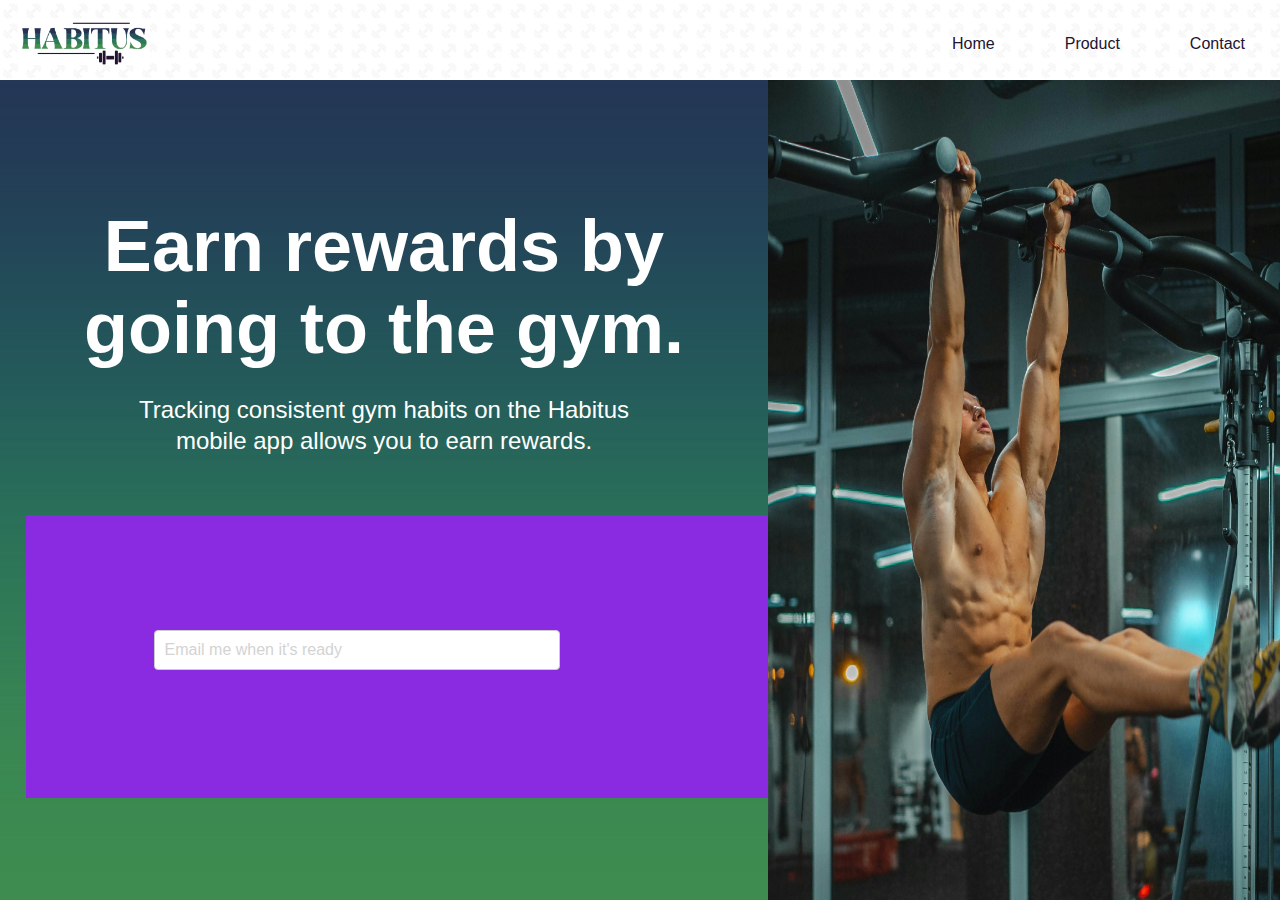
==== index.html @ e99b46c6 "responsive" ====
<!DOCTYPE html>
<html class="home">
  <head>
    <meta charset="utf-8">
    <meta name="viewport" content="width=device-width, initial-scale=1.0">
    <title>Habitus</title>
    <link href="style.css" rel="stylesheet" type="text/css" />
  </head>

  <body>
    <div class="nav-container">
      <img src = "longerDumbellWebsiteHeader.png" class="positionHeader">

      <div class="nav">
        <ul>
          <li><a href="contact.html">Contact</a></li>
          <li><a href="product.html">Product</a></li>
          <li><a href="index.html">Home</a></li>
        </ul>
      </div>

      <div class="navBar">
        <a href="index.html">
          <img src = "Primary Logo Simplified.png" class="positionLogo">
        </a>
      </div>

    </div>

    <div class="gymImage-container">
      <img src="gymPicture.jpg" class="positionGymImage">
    </div> 

    <div class="title-container">
      <h1 class="title1">Earn rewards by going to the gym.</h1>
      <h2 class="title2">Tracking consistent gym habits on the Habitus mobile app allows you to earn rewards.</h2>
    </div>
    
    
    <form id="submissionForm" class="input-container visualise">
      <input type="email" id="email" name="email" placeholder="Email me when it's ready" required>
      <!-- <button type="submit" class="submit-button email-submit-margin">Submit</button> -->
    </form>

    <script src="script.js"></script>
  </body>
</html>
---- style.css ----
html {
  height: 100%;
  width: 100%;
  margin: 0;
  padding: 0;
}

.home body{
  font-family: Arial;
  height: 100%;
  width: 100%;
  margin: 0;
  padding: 0;
  background-image: url('gymPictureCropped.jpg');
  background-size: 115% 100%;
  background-repeat: no-repeat;
  overflow: hidden;
  position: static;
}

body{
  font-family: Arial;
  height: 100%;
  width: 100%;
  margin: 0;
  padding: 0;
  background-image: url('greenBlurredBackground.png');
  background-size: 115% 100%;
  background-repeat: no-repeat;
  overflow: hidden;
  position: static;
}

a {
  text-decoration: none;
  color: #221330;
  font-family: 'Inter',  Arial, Helvetica, sans-serif;
}

.positionHeader {
  top: 0;
  left: 0;
  position: relative;
  height: 100%;
  width: 1920px;
}

.nav-container {
  top: 0;
  left: 0;
  width: 100%;
  overflow: hidden;
  height: 65px;
  position: relative;
}

.positionLogo {
  top: 0;
  left: 0;
  width: 81.3px;
  margin: 15px;
  margin-top: 23px;
  margin-bottom: 17px;
  position: absolute;
}

.gymImage-container {
  float: right;
  overflow: hidden;
}

.positionGymImage {
  margin-top: 65px;
  height: 0%;
  width: 0%;
  overflow: hidden;
}

.nav {
  position: absolute;
  top: 0;
  right: 0;
}

.nav ul {
  margin: 0;
  padding: 0;
  overflow: hidden;
  list-style-type: none;
}

.nav li {
  display: inline;
  float: right;
  padding: 16.6px;
  padding-top: 26px;
  padding-bottom: 29px;
  font-size: 80%;
}

.title-container {
  width: 100%;
  height: 50%;
}

.title1 {
  font-size: 350%;
  color: #ffffff;
  text-align: center;
  padding-top: 8%;
  padding-right: 5%;
  padding-left: 5%;
}

.title2 {
  color: #ffffff;
  font-weight: 450;
  text-align: center;
  margin-top: -4%;
  padding-right: 5%;
  padding-left: 5%;
  line-height: 130%;
  margin-bottom: -10%;
}

.input-container {
  top: 0;
  padding: 0;
  margin-top: 10%;
  width: 100%;
}

.productMargin {
  padding-top: 8%;
}

.title3 {
  font-size: 250%;
  color: #ffffff;
  text-align:center;
  padding-left: 4%;
  padding-right: 4%;
  font-weight: 350;
  margin-top: 10%;
}

.title4 {
  color: #ffffff;
  font-size: 120%;
  font-weight: 250;
  padding-right: 9%; 
  padding-left: 9%;
  line-height: 150%;
  text-align: left;
}

@media only screen and (min-width: 960px) {
  .gymImage-container {
    height: 100%;
    width: 40%;
    float: right;
    overflow: hidden;
    margin-top: -80px;
  }
  .positionGymImage {
    height: 100%;
    width: 100%;
    overflow: hidden;
    margin-top: 80px;
  }

  body, .home body{
    font-family: Arial;
    height: 100%;
    width: 100%;
    margin: 0;
    padding: 0;
    background-image: url('greenBlurredBackground.png');
    background-size: 100% 100%;
    background-repeat: no-repeat;
  }
  .title-container {
    top: 0;
    width: 60%;
    height: 60%;
  }
  .input-container {
    top: 0;
    padding: 0;
    margin-top: -12%;
    margin-left: 2%;
    width: 100%;
  }
  .title1 {
    font-size: 450%;
    width: 80%;
    color: #ffffff;
    text-align: center;
    padding-top: 10%;
    padding-right: 10%;
    padding-left: 10%;
  }
  .title2 {
    color: #ffffff;
    font-weight: 450;
    text-align: center;
    margin-top: -3%;
    padding-right: 15%;
    padding-left: 15%;
    line-height: 130%;
  }
  input[type="email"] {
    width: 80%;
    padding: 0;
    margin: 0;
    /* size: 150; */
    /* padding: 10px;
    margin: 10%; */
    /* font-size: 16px; */
    /* border: 1px solid #ccc;
    border-radius: 4px; */
  }

  .title3 {
    font-size: 250%;
    color: #ffffff;
    text-align:left;
    padding-right: 30%;
    padding-left: 12%;
    font-weight: 350;
    margin-top: 5%;
  }
  
  .title4 {
    color: #ffffff;
    font-size: 120%;
    font-weight: 350;
    padding-right: 10%;
    padding-left: 10%;
    text-align: left;
  }
  .productMargin {
    padding-top: 3%;
  }
}

@media only screen and (min-width: 500px) {
  .nav li {
    display: inline;
    float: right;
    padding: 35px;
    font-size: 100%;
  }
  .positionLogo {
    top: 0;
    left: 0;
    width: 130px;
    margin: 20px;
    position: absolute;
  }
  .nav-container {
    top: 0;
    left: 0;
    width: 100%;
    overflow: hidden;
    height: 80px;
    position: relative;
  }
}

.visualise {
  background-color: blueviolet;
}

input[type="email"] {
  width: 300px;
  padding: 0;
  /* size: 150; */
  /* padding: 10px;
  margin: 10%; */
  /* font-size: 16px; */
  /* border: 1px solid #ccc;
  border-radius: 4px; */
}

input[type="email"]::placeholder {
  color: lightgray;
  left: auto;
}

input[type="email"]:hover {
  background-color: #f0f0f0;
  border-color: #555; /* Darker border */
}

.submit-button {
  background-color: black;
  color: white;
  padding: 11px 20px;
  font-size: 16px;
  border: none;
  border-radius: 4px;
  cursor: pointer;
  margin: 0;
}

.email-submit-margin {
  margin: -10%;
}

.submit-button:hover {
  background-color: #333;
}

.contact-container {
  margin: 0;
  height: 50%;
}

textarea[type="text"] {
  width: 40%;
  height: 150px;
  padding: 15px;
  margin-left: 10%;
  margin-top: -8%;
  margin-bottom: 4%;
  font-size: 16px;
  border: 1px solid #ccc;
  border-radius: 4px;
  font-family: Arial, Helvetica, sans-serif;
}

textarea[type="text"]::placeholder {
  color: lightgray;
  font-family: Arial, Helvetica, sans-serif;
  left: auto;
}

textarea[type="text"]:hover {
  background-color: #f0f0f0;
  border-color: #555;
}


.contact-title {
  color: #ffffff;
  width: 40%;
  margin-left: 10%;
  margin-top: 5%;
}

.contact-submitButton {
  margin-top: 2%;
  margin-left: -42.5%;
}

.center {
  display: block;
  margin-left: auto;
  margin-right: auto;
}

h1 {
  font-family: Arial, Helvetica, sans-serif;
}

h2 {
  font-family: Arial, Helvetica, sans-serif;
  margin: 0;
  padding: 0;
}


p {
  font-family: Arial; 
  margin-right: 150px;
  margin-left: 100px;
}

.tab {
  margin-left: 150px;
  margin-right: 100px;
}

input[type="email"] {
  width: 30%;
  padding: 10px;
  margin: 10%;
  margin-top: 9%;
  font-size: 16px;
  border: 1px solid #ccc;
  border-radius: 4px;
}

input[type="email"]::placeholder {
  color: lightgray;
  left: auto;
}

input[type="email"]:hover {
  background-color: #f0f0f0;
  border-color: #555; /* Darker border */
}

input[type="contactEmail"] {
  width: 30%;
  padding: 10px;
  margin: 10%;
  margin-top: 3%;
  font-size: 16px;
  border: 1px solid #ccc;
  border-radius: 4px;
}

input[type="contactEmail"]::placeholder {
  color: lightgray;
  left: auto;
}

input[type="contactEmail"]:hover {
  background-color: #f0f0f0;
  border-color: #555; /* Darker border */
}
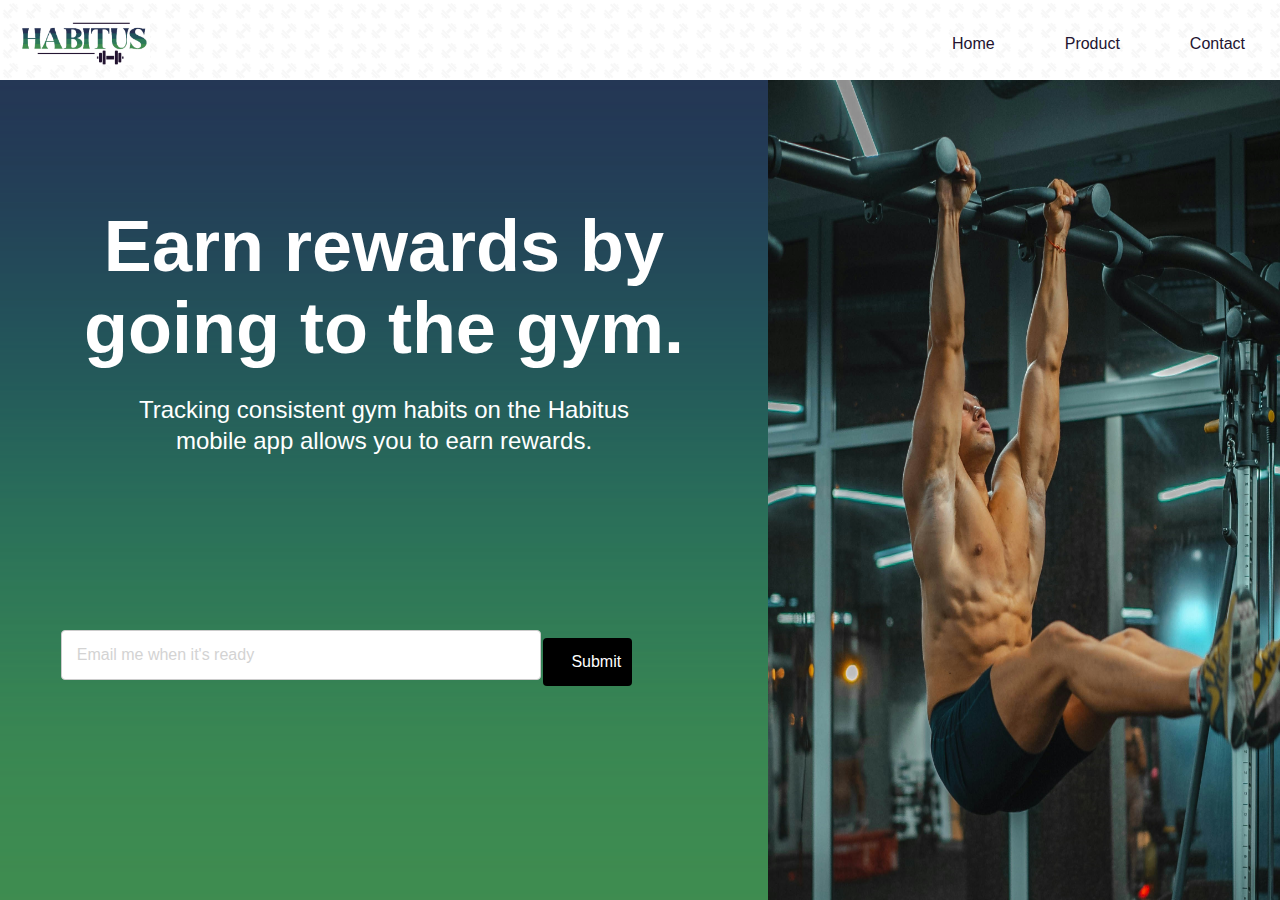
==== commit 4812d9c9: "final edits" ====
--- a/index.html
+++ b/index.html
@@ -38,9 +38,11 @@
     </div>
     
     
-    <form id="submissionForm" class="input-container visualise">
-      <input type="email" id="email" name="email" placeholder="Email me when it's ready" required>
-      <!-- <button type="submit" class="submit-button email-submit-margin">Submit</button> -->
+    <form id="submissionForm" class="input-container">
+      <input type="email" id="email" class="inputType-email" name="email" placeholder="Email me when it's ready" required>
+      <div class="email-submit-container">
+        <button type="submit" class="submit-button">Submit</button>
+      </div>
     </form>
 
     <script src="script.js"></script>
--- a/style.css
+++ b/style.css
@@ -110,24 +110,18 @@
   padding-top: 8%;
   padding-right: 5%;
   padding-left: 5%;
+  padding-bottom: 5%;
 }
 
 .title2 {
   color: #ffffff;
   font-weight: 450;
   text-align: center;
-  margin-top: -4%;
+  margin-top: 5%;
   padding-right: 5%;
   padding-left: 5%;
   line-height: 130%;
   margin-bottom: -10%;
-}
-
-.input-container {
-  top: 0;
-  padding: 0;
-  margin-top: 10%;
-  width: 100%;
 }
 
 .productMargin {
@@ -153,6 +147,172 @@
   line-height: 150%;
   text-align: left;
 }
+
+
+.input-container {
+  top: 0;
+  padding: 0;
+  margin-top: 10%;
+  width: 100%;
+}
+
+.inputType-email {
+  width: 80%;
+  padding: 15px;
+  margin-left: 5%;
+  margin-right: 5%;
+  margin-bottom: 6%;
+  font-size: 16px;
+  border: 1px solid #ccc;
+  border-radius: 4px;
+}
+
+input[type="email"]::placeholder {
+  color: lightgray;
+  left: auto;
+}
+
+input[type="email"]:hover {
+  background-color: #f0f0f0;
+  border-color: #555; /* Darker border */
+}
+
+.submit-button {
+  background-color: black;
+  color: white;
+  padding: 15px 29px;
+  font-size: 16px;
+  border: none;
+  border-radius: 4px;
+  cursor: pointer;
+  margin-left: 5%;
+  margin-right: 5%;
+  width: 87%;
+}
+
+.email-submit-container {
+  width: 100%;
+}
+
+.visualise {
+  background-color: blueviolet;
+}
+
+.visualise2 {
+  background-color: pink;
+}
+
+
+.submit-button:hover {
+  background-color: #333;
+}
+
+.contact-container {
+  margin: 0;
+  padding: 0;
+  top: 0;
+  left: 0;
+  height: 30%
+}
+
+textarea[type="text"] {
+  width: 82.5%;
+  height: 210px;
+  padding: 15px;
+  margin-left: 5%;
+  margin-top: 13%;
+  margin-bottom: 4%;
+  font-size: 16px;
+  border: 1px solid #ccc;
+  border-radius: 4px;
+  font-family: Arial, Helvetica, sans-serif;
+}
+
+textarea[type="text"]::placeholder {
+  color: lightgray;
+  font-family: Arial, Helvetica, sans-serif;
+  left: auto;
+}
+
+textarea[type="text"]:hover {
+  background-color: #f0f0f0;
+  border-color: #555;
+}
+
+
+.contact-title {
+  color: #ffffff;
+  width: 70%;
+  text-align: center;
+  padding: 10%;
+  margin-left: 4%;
+  margin-top: 6%;
+}
+
+.contact-submitButton {
+  background-color: black;
+  color: white;
+  padding: 17px 34px;
+  font-size: 16px;
+  border: none;
+  border-radius: 4px;
+  cursor: pointer;
+  margin-left: 5%;
+  margin-right: 5%;
+  margin-top: 10%;
+  width: 89%;
+}
+
+.center {
+  display: block;
+  margin-left: auto;
+  margin-right: auto;
+}
+
+h1 {
+  font-family: Arial, Helvetica, sans-serif;
+}
+
+h2 {
+  font-family: Arial, Helvetica, sans-serif;
+  margin: 0;
+  padding: 0;
+}
+
+
+p {
+  font-family: Arial; 
+  margin-right: 150px;
+  margin-left: 100px;
+}
+
+.tab {
+  margin-left: 150px;
+  margin-right: 100px;
+}
+
+
+input[type="contactEmail"] {
+  width: 80%;
+  padding: 20px;
+  margin-left: 5%;
+  margin-top: 6%;
+  font-size: 16px;
+  border: 1px solid #ccc;
+  border-radius: 4px;
+}
+
+input[type="contactEmail"]::placeholder {
+  color: lightgray;
+  left: auto;
+}
+
+input[type="contactEmail"]:hover {
+  background-color: #f0f0f0;
+  border-color: #555; /* Darker border */
+}
+
+
 
 @media only screen and (min-width: 960px) {
   .gymImage-container {
@@ -184,19 +344,13 @@
     width: 60%;
     height: 60%;
   }
-  .input-container {
-    top: 0;
-    padding: 0;
-    margin-top: -12%;
-    margin-left: 2%;
-    width: 100%;
-  }
   .title1 {
     font-size: 450%;
     width: 80%;
     color: #ffffff;
     text-align: center;
     padding-top: 10%;
+    padding-bottom: 0%;
     padding-right: 10%;
     padding-left: 10%;
   }
@@ -209,17 +363,6 @@
     padding-left: 15%;
     line-height: 130%;
   }
-  input[type="email"] {
-    width: 80%;
-    padding: 0;
-    margin: 0;
-    /* size: 150; */
-    /* padding: 10px;
-    margin: 10%; */
-    /* font-size: 16px; */
-    /* border: 1px solid #ccc;
-    border-radius: 4px; */
-  }
 
   .title3 {
     font-size: 250%;
@@ -242,7 +385,96 @@
   .productMargin {
     padding-top: 3%;
   }
-}
+  
+  .input-container {
+    top: 0;
+    padding: 0;
+    margin-top: -12%;
+    margin-left: 2%;
+    width: 50%;
+  }
+
+  .inputType-email {
+    width: 70%;
+    padding: 15px;
+    margin-top: 18%;
+    margin-left: 5.5%;
+    margin-right: 5.5%;
+    font-size: 16px;
+    border: 1px solid #ccc;
+    border-radius: 4px;
+  }
+  
+  .email-submit-container {
+    top: 0;
+    padding: 13px 25px;
+    margin-top: -12.25%;
+    margin-left: 74%;
+    width: 60%;
+  }
+  .submit-button {
+    background-color: black;
+    color: white;
+    padding: 15px 28px;
+    font-size: 16px;
+    border: none;
+    border-radius: 4px;
+    cursor: pointer;
+    /* margin-left: 5%;
+    margin-right: 5%; */
+    margin-top: -40%;
+    width: 23%;
+  }
+  .contact-title {
+    color: #ffffff;
+    width: 40%;
+    text-align: left;
+    margin-left: 10%;
+    margin-top: 5%;
+    padding: 0%;
+  }
+  input[type="contactEmail"] {
+    width: 30%;
+    padding: 10px;
+    margin: 10%;
+    margin-top: 3%;
+    font-size: 16px;
+    border: 1px solid #ccc;
+    border-radius: 4px;
+  }
+  textarea[type="text"] {
+    width: 40%;
+    height: 150px;
+    padding: 15px;
+    margin-left: 10%;
+    margin-top: -8%;
+    margin-bottom: 4%;
+    font-size: 16px;
+    border: 1px solid #ccc;
+    border-radius: 4px;
+    font-family: Arial, Helvetica, sans-serif;
+  }
+  .contact-submitButton {
+    background-color: black;
+    color: white;
+    padding: 15px 28px;
+    font-size: 16px;
+    border: none;
+    border-radius: 4px;
+    cursor: pointer;
+    margin-left: -42.25%;
+    margin-top: -40%;
+    width: 10%;
+  }
+  .contact-container {
+    margin: 0;
+    padding: 0;
+    top: 0;
+    left: 0;
+    height: 50%
+  }
+}
+
 
 @media only screen and (min-width: 500px) {
   .nav li {
@@ -267,157 +499,3 @@
     position: relative;
   }
 }
-
-.visualise {
-  background-color: blueviolet;
-}
-
-input[type="email"] {
-  width: 300px;
-  padding: 0;
-  /* size: 150; */
-  /* padding: 10px;
-  margin: 10%; */
-  /* font-size: 16px; */
-  /* border: 1px solid #ccc;
-  border-radius: 4px; */
-}
-
-input[type="email"]::placeholder {
-  color: lightgray;
-  left: auto;
-}
-
-input[type="email"]:hover {
-  background-color: #f0f0f0;
-  border-color: #555; /* Darker border */
-}
-
-.submit-button {
-  background-color: black;
-  color: white;
-  padding: 11px 20px;
-  font-size: 16px;
-  border: none;
-  border-radius: 4px;
-  cursor: pointer;
-  margin: 0;
-}
-
-.email-submit-margin {
-  margin: -10%;
-}
-
-.submit-button:hover {
-  background-color: #333;
-}
-
-.contact-container {
-  margin: 0;
-  height: 50%;
-}
-
-textarea[type="text"] {
-  width: 40%;
-  height: 150px;
-  padding: 15px;
-  margin-left: 10%;
-  margin-top: -8%;
-  margin-bottom: 4%;
-  font-size: 16px;
-  border: 1px solid #ccc;
-  border-radius: 4px;
-  font-family: Arial, Helvetica, sans-serif;
-}
-
-textarea[type="text"]::placeholder {
-  color: lightgray;
-  font-family: Arial, Helvetica, sans-serif;
-  left: auto;
-}
-
-textarea[type="text"]:hover {
-  background-color: #f0f0f0;
-  border-color: #555;
-}
-
-
-.contact-title {
-  color: #ffffff;
-  width: 40%;
-  margin-left: 10%;
-  margin-top: 5%;
-}
-
-.contact-submitButton {
-  margin-top: 2%;
-  margin-left: -42.5%;
-}
-
-.center {
-  display: block;
-  margin-left: auto;
-  margin-right: auto;
-}
-
-h1 {
-  font-family: Arial, Helvetica, sans-serif;
-}
-
-h2 {
-  font-family: Arial, Helvetica, sans-serif;
-  margin: 0;
-  padding: 0;
-}
-
-
-p {
-  font-family: Arial; 
-  margin-right: 150px;
-  margin-left: 100px;
-}
-
-.tab {
-  margin-left: 150px;
-  margin-right: 100px;
-}
-
-input[type="email"] {
-  width: 30%;
-  padding: 10px;
-  margin: 10%;
-  margin-top: 9%;
-  font-size: 16px;
-  border: 1px solid #ccc;
-  border-radius: 4px;
-}
-
-input[type="email"]::placeholder {
-  color: lightgray;
-  left: auto;
-}
-
-input[type="email"]:hover {
-  background-color: #f0f0f0;
-  border-color: #555; /* Darker border */
-}
-
-input[type="contactEmail"] {
-  width: 30%;
-  padding: 10px;
-  margin: 10%;
-  margin-top: 3%;
-  font-size: 16px;
-  border: 1px solid #ccc;
-  border-radius: 4px;
-}
-
-input[type="contactEmail"]::placeholder {
-  color: lightgray;
-  left: auto;
-}
-
-input[type="contactEmail"]:hover {
-  background-color: #f0f0f0;
-  border-color: #555; /* Darker border */
-}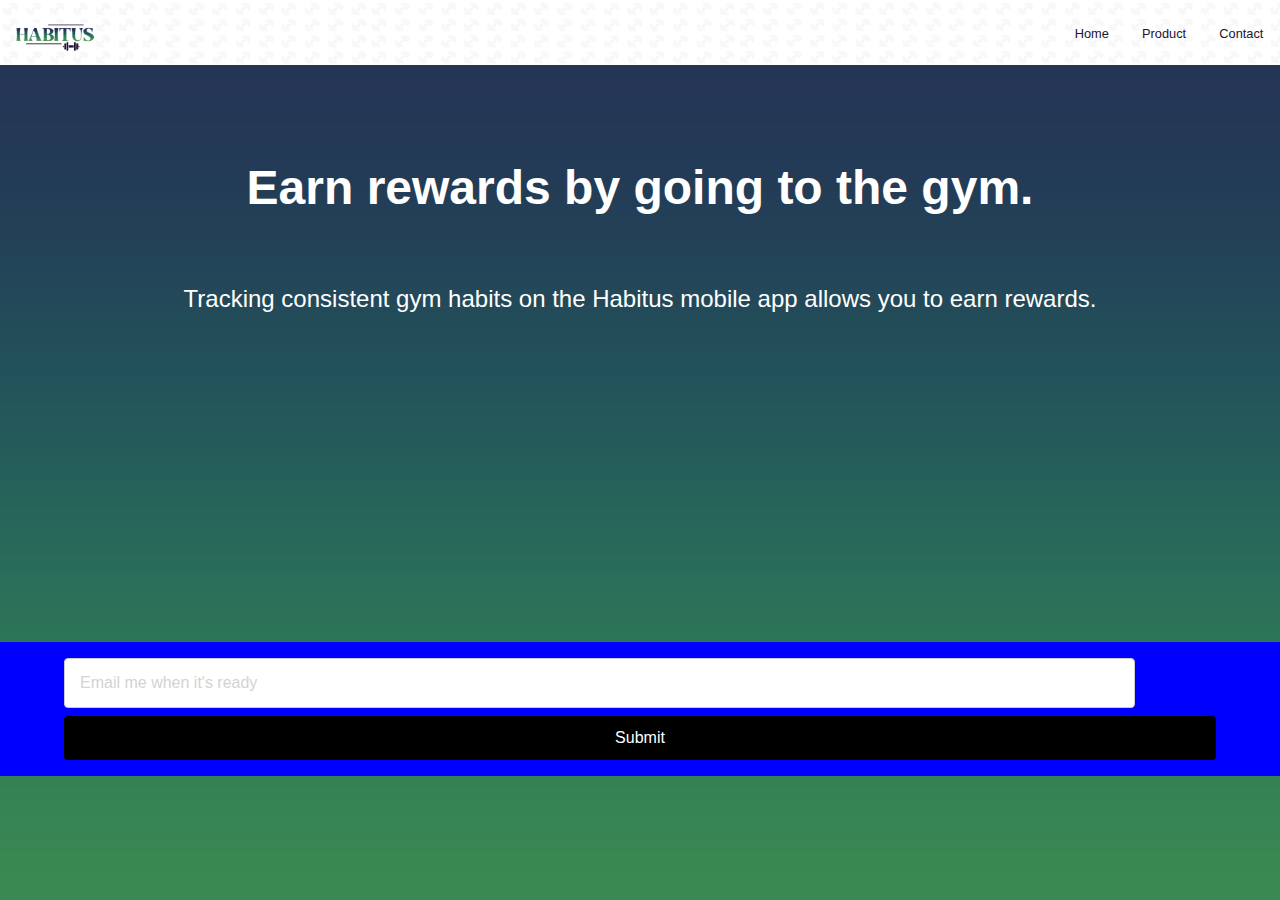
==== commit 822a7e4f: "added responsiveness for tablet" ====
--- a/index.html
+++ b/index.html
@@ -38,13 +38,11 @@
     </div>
     
     
-    <form id="submissionForm" class="input-container">
+    <form id="submissionForm" class="input-container visualise">
       <input type="email" id="email" class="inputType-email" name="email" placeholder="Email me when it's ready" required>
-      <div class="email-submit-container">
-        <button type="submit" class="submit-button">Submit</button>
-      </div>
+      <button type="submit horizontal-centre" class="submit-button">Submit</button>
     </form>
 
     <script src="script.js"></script>
   </body>
-</html>+</html>
--- a/style.css
+++ b/style.css
@@ -1,501 +1,107 @@
-html {
-  height: 100%;
-  width: 100%;
-  margin: 0;
-  padding: 0;
-}
 
-.home body{
-  font-family: Arial;
-  height: 100%;
-  width: 100%;
-  margin: 0;
-  padding: 0;
-  background-image: url('gymPictureCropped.jpg');
-  background-size: 115% 100%;
-  background-repeat: no-repeat;
-  overflow: hidden;
-  position: static;
-}
-
-body{
-  font-family: Arial;
-  height: 100%;
-  width: 100%;
-  margin: 0;
-  padding: 0;
-  background-image: url('greenBlurredBackground.png');
-  background-size: 115% 100%;
-  background-repeat: no-repeat;
-  overflow: hidden;
-  position: static;
-}
-
-a {
-  text-decoration: none;
-  color: #221330;
-  font-family: 'Inter',  Arial, Helvetica, sans-serif;
-}
-
-.positionHeader {
-  top: 0;
-  left: 0;
-  position: relative;
-  height: 100%;
-  width: 1920px;
-}
-
-.nav-container {
-  top: 0;
-  left: 0;
-  width: 100%;
-  overflow: hidden;
-  height: 65px;
-  position: relative;
-}
-
-.positionLogo {
-  top: 0;
-  left: 0;
-  width: 81.3px;
-  margin: 15px;
-  margin-top: 23px;
-  margin-bottom: 17px;
-  position: absolute;
-}
-
-.gymImage-container {
-  float: right;
-  overflow: hidden;
-}
-
-.positionGymImage {
-  margin-top: 65px;
-  height: 0%;
-  width: 0%;
-  overflow: hidden;
-}
-
-.nav {
-  position: absolute;
-  top: 0;
-  right: 0;
-}
-
-.nav ul {
-  margin: 0;
-  padding: 0;
-  overflow: hidden;
-  list-style-type: none;
-}
-
-.nav li {
-  display: inline;
-  float: right;
-  padding: 16.6px;
-  padding-top: 26px;
-  padding-bottom: 29px;
-  font-size: 80%;
-}
-
-.title-container {
-  width: 100%;
-  height: 50%;
-}
-
-.title1 {
-  font-size: 350%;
-  color: #ffffff;
-  text-align: center;
-  padding-top: 8%;
-  padding-right: 5%;
-  padding-left: 5%;
-  padding-bottom: 5%;
-}
-
-.title2 {
-  color: #ffffff;
-  font-weight: 450;
-  text-align: center;
-  margin-top: 5%;
-  padding-right: 5%;
-  padding-left: 5%;
-  line-height: 130%;
-  margin-bottom: -10%;
-}
-
-.productMargin {
-  padding-top: 8%;
-}
-
-.title3 {
-  font-size: 250%;
-  color: #ffffff;
-  text-align:center;
-  padding-left: 4%;
-  padding-right: 4%;
-  font-weight: 350;
-  margin-top: 10%;
-}
-
-.title4 {
-  color: #ffffff;
-  font-size: 120%;
-  font-weight: 250;
-  padding-right: 9%; 
-  padding-left: 9%;
-  line-height: 150%;
-  text-align: left;
-}
-
-
-.input-container {
-  top: 0;
-  padding: 0;
-  margin-top: 10%;
-  width: 100%;
-}
-
-.inputType-email {
-  width: 80%;
-  padding: 15px;
-  margin-left: 5%;
-  margin-right: 5%;
-  margin-bottom: 6%;
-  font-size: 16px;
-  border: 1px solid #ccc;
-  border-radius: 4px;
-}
-
-input[type="email"]::placeholder {
-  color: lightgray;
-  left: auto;
-}
-
-input[type="email"]:hover {
-  background-color: #f0f0f0;
-  border-color: #555; /* Darker border */
-}
-
-.submit-button {
-  background-color: black;
-  color: white;
-  padding: 15px 29px;
-  font-size: 16px;
-  border: none;
-  border-radius: 4px;
-  cursor: pointer;
-  margin-left: 5%;
-  margin-right: 5%;
-  width: 87%;
-}
-
-.email-submit-container {
-  width: 100%;
-}
-
-.visualise {
-  background-color: blueviolet;
-}
-
-.visualise2 {
-  background-color: pink;
-}
-
-
-.submit-button:hover {
-  background-color: #333;
-}
-
-.contact-container {
-  margin: 0;
-  padding: 0;
-  top: 0;
-  left: 0;
-  height: 30%
-}
-
-textarea[type="text"] {
-  width: 82.5%;
-  height: 210px;
-  padding: 15px;
-  margin-left: 5%;
-  margin-top: 13%;
-  margin-bottom: 4%;
-  font-size: 16px;
-  border: 1px solid #ccc;
-  border-radius: 4px;
-  font-family: Arial, Helvetica, sans-serif;
-}
-
-textarea[type="text"]::placeholder {
-  color: lightgray;
-  font-family: Arial, Helvetica, sans-serif;
-  left: auto;
-}
-
-textarea[type="text"]:hover {
-  background-color: #f0f0f0;
-  border-color: #555;
-}
-
-
-.contact-title {
-  color: #ffffff;
-  width: 70%;
-  text-align: center;
-  padding: 10%;
-  margin-left: 4%;
-  margin-top: 6%;
-}
-
-.contact-submitButton {
-  background-color: black;
-  color: white;
-  padding: 17px 34px;
-  font-size: 16px;
-  border: none;
-  border-radius: 4px;
-  cursor: pointer;
-  margin-left: 5%;
-  margin-right: 5%;
-  margin-top: 10%;
-  width: 89%;
-}
-
-.center {
-  display: block;
-  margin-left: auto;
-  margin-right: auto;
-}
-
-h1 {
-  font-family: Arial, Helvetica, sans-serif;
-}
-
-h2 {
-  font-family: Arial, Helvetica, sans-serif;
-  margin: 0;
-  padding: 0;
-}
-
-
-p {
-  font-family: Arial; 
-  margin-right: 150px;
-  margin-left: 100px;
-}
-
-.tab {
-  margin-left: 150px;
-  margin-right: 100px;
-}
-
-
-input[type="contactEmail"] {
-  width: 80%;
-  padding: 20px;
-  margin-left: 5%;
-  margin-top: 6%;
-  font-size: 16px;
-  border: 1px solid #ccc;
-  border-radius: 4px;
-}
-
-input[type="contactEmail"]::placeholder {
-  color: lightgray;
-  left: auto;
-}
-
-input[type="contactEmail"]:hover {
-  background-color: #f0f0f0;
-  border-color: #555; /* Darker border */
-}
+@import "navigationBar.css";
+@import "normalPhoneScreenSize.css";
+@import "tabletScreenSize.css";
+@import "desktopScreenSize.css";
 
 
 
-@media only screen and (min-width: 960px) {
-  .gymImage-container {
-    height: 100%;
-    width: 40%;
-    float: right;
-    overflow: hidden;
-    margin-top: -80px;
-  }
-  .positionGymImage {
-    height: 100%;
-    width: 100%;
-    overflow: hidden;
-    margin-top: 80px;
-  }
 
-  body, .home body{
-    font-family: Arial;
-    height: 100%;
-    width: 100%;
-    margin: 0;
-    padding: 0;
-    background-image: url('greenBlurredBackground.png');
-    background-size: 100% 100%;
-    background-repeat: no-repeat;
-  }
-  .title-container {
-    top: 0;
-    width: 60%;
-    height: 60%;
-  }
-  .title1 {
-    font-size: 450%;
-    width: 80%;
+/* @media only screen and (max-height: 660px) and (max-width: 400px) {  /* for fat and long phones */
+  /* .title1 {
+    font-size: 0.9rem;
     color: #ffffff;
     text-align: center;
-    padding-top: 10%;
-    padding-bottom: 0%;
-    padding-right: 10%;
-    padding-left: 10%;
+    padding-top: 2rem;
+    padding-right: 5%;
+    padding-left: 5%;
+    padding-bottom: 0rem;
   }
   .title2 {
+    font-size: 0.1rem;
     color: #ffffff;
     font-weight: 450;
     text-align: center;
-    margin-top: -3%;
-    padding-right: 15%;
-    padding-left: 15%;
+    padding-right: 5%;
+    padding-left: 5%;
     line-height: 130%;
-  }
+    margin-bottom: -10%;
+  } */
+/* } */ 
 
-  .title3 {
-    font-size: 250%;
-    color: #ffffff;
-    text-align:left;
-    padding-right: 30%;
-    padding-left: 12%;
-    font-weight: 350;
-    margin-top: 5%;
-  }
-  
-  .title4 {
-    color: #ffffff;
-    font-size: 120%;
-    font-weight: 350;
-    padding-right: 10%;
-    padding-left: 10%;
-    text-align: left;
-  }
-  .productMargin {
-    padding-top: 3%;
-  }
-  
+@media only screen and (max-height: 620px) and (max-width: 370px) { /* iphone 4/iphone 11 mini */
   .input-container {
     top: 0;
-    padding: 0;
-    margin-top: -12%;
-    margin-left: 2%;
-    width: 50%;
+    width: 100%;
+    padding-top: 0.2em;
+    padding-bottom: 0.2em;
+    position: relative;
   }
-
   .inputType-email {
-    width: 70%;
-    padding: 15px;
-    margin-top: 18%;
-    margin-left: 5.5%;
-    margin-right: 5.5%;
-    font-size: 16px;
+    width: 85.5%;
+    padding: 0.4rem;
+    margin-bottom: 0.5em;
+    font-size: 13px;
     border: 1px solid #ccc;
     border-radius: 4px;
-  }
-  
-  .email-submit-container {
-    top: 0;
-    padding: 13px 25px;
-    margin-top: -12.25%;
-    margin-left: 74%;
-    width: 60%;
   }
   .submit-button {
     background-color: black;
     color: white;
-    padding: 15px 28px;
-    font-size: 16px;
+    padding: 0.4rem 9px;
+    font-size: 13px;
     border: none;
     border-radius: 4px;
     cursor: pointer;
-    /* margin-left: 5%;
-    margin-right: 5%; */
-    margin-top: -40%;
-    width: 23%;
+    width: 90%;
   }
-  .contact-title {
-    color: #ffffff;
-    width: 40%;
-    text-align: left;
-    margin-left: 10%;
-    margin-top: 5%;
-    padding: 0%;
-  }
-  input[type="contactEmail"] {
-    width: 30%;
-    padding: 10px;
-    margin: 10%;
-    margin-top: 3%;
-    font-size: 16px;
-    border: 1px solid #ccc;
-    border-radius: 4px;
-  }
-  textarea[type="text"] {
-    width: 40%;
-    height: 150px;
-    padding: 15px;
-    margin-left: 10%;
-    margin-top: -8%;
-    margin-bottom: 4%;
-    font-size: 16px;
-    border: 1px solid #ccc;
-    border-radius: 4px;
-    font-family: Arial, Helvetica, sans-serif;
-  }
-  .contact-submitButton {
-    background-color: black;
-    color: white;
-    padding: 15px 28px;
-    font-size: 16px;
-    border: none;
-    border-radius: 4px;
-    cursor: pointer;
-    margin-left: -42.25%;
-    margin-top: -40%;
-    width: 10%;
-  }
-  .contact-container {
-    margin: 0;
-    padding: 0;
+  .title-container {
     top: 0;
     left: 0;
-    height: 50%
+    width: 100%;
+    height: 65%;
+    margin-top: -2.5rem;
+  }
+  .title1 {
+    font-size: 2.5em;
+    color: #ffffff;
+    text-align: center;
+    padding-top: 2rem;
+    padding-right: 5%;
+    padding-left: 5%;
+    padding-bottom: 0rem;
+  }
+  .title2 {
+    font-size: 1.3rem;
+    color: #ffffff;
+    font-weight: 450;
+    text-align: center;
+    padding-right: 5%;
+    padding-left: 5%;
+    line-height: 130%;
+    margin-bottom: -10%;
   }
 }
 
+/* @media only screen and (min-height: 650px) { /* for long skinny phones */
+  /* .title1 {
+    font-size: 3.5em;
+    color: #ffffff;
+    text-align: center;
+    padding-top: 2rem;
+    padding-right: 5%;
+    padding-left: 5%;
+    padding-bottom: 0rem;
+  }
+  .title2 {
+    font-size: 1.7rem;
+    color: #ffffff;
+    font-weight: 450;
+    text-align: center;
+    padding-right: 5%;
+    padding-left: 5%;
+    line-height: 130%;
+    margin-bottom: -10%;
+  } */
+/* } */
 
-@media only screen and (min-width: 500px) {
-  .nav li {
-    display: inline;
-    float: right;
-    padding: 35px;
-    font-size: 100%;
-  }
-  .positionLogo {
-    top: 0;
-    left: 0;
-    width: 130px;
-    margin: 20px;
-    position: absolute;
-  }
-  .nav-container {
-    top: 0;
-    left: 0;
-    width: 100%;
-    overflow: hidden;
-    height: 80px;
-    position: relative;
-  }
-}
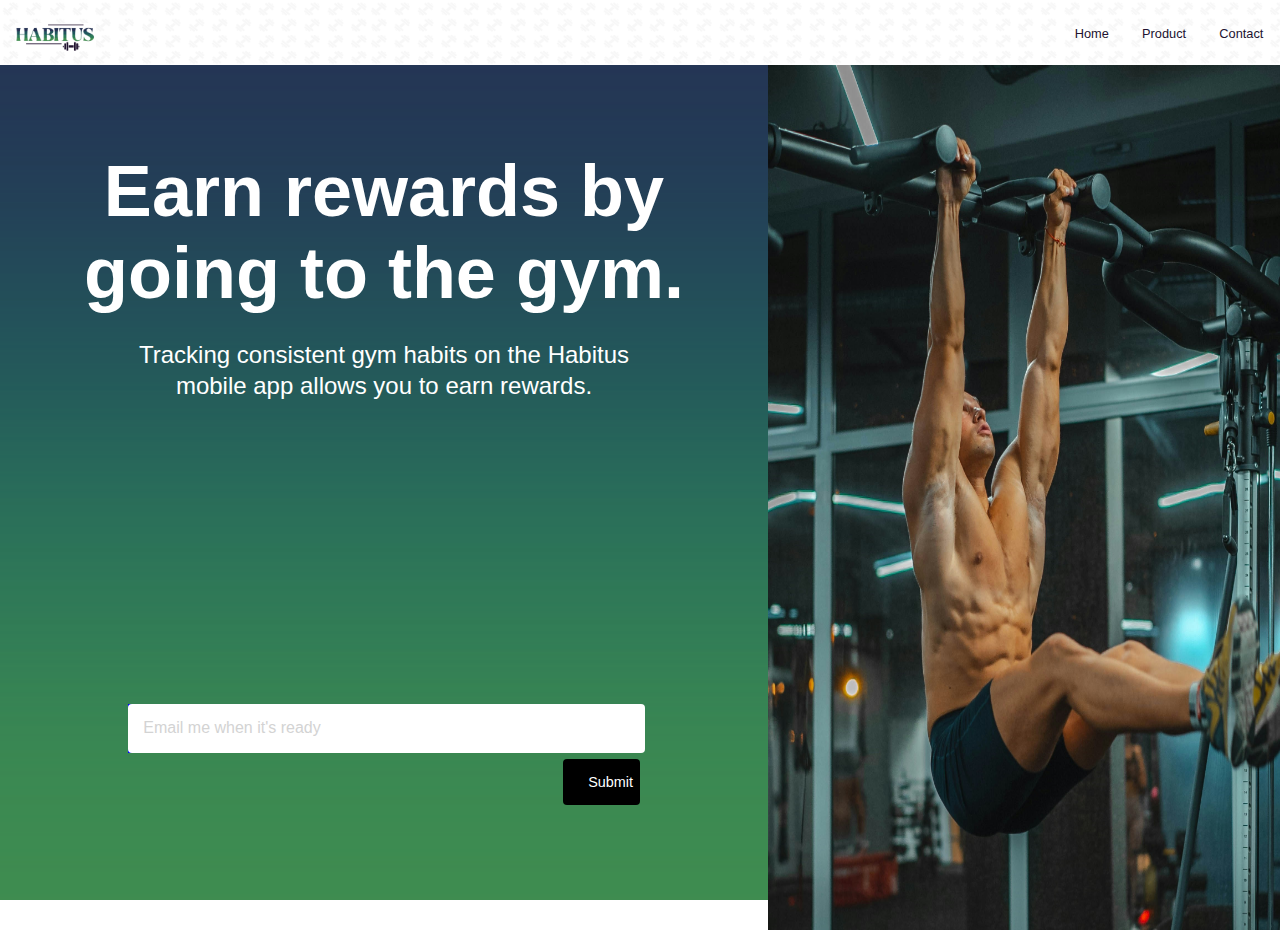
==== commit 23e66600: "fixed desktop version and centered inputs" ====
--- a/index.html
+++ b/index.html
@@ -2,7 +2,7 @@
 <!DOCTYPE html>
 <html class="home">
   <head>
-    <meta charset="utf-8">
+    <meta charset="UTF-8">
     <meta name="viewport" content="width=device-width, initial-scale=1.0">
     <title>Habitus</title>
     <link href="style.css" rel="stylesheet" type="text/css" />
--- a/style.css
+++ b/style.css
@@ -1,35 +1,548 @@
 
-@import "navigationBar.css";
-@import "normalPhoneScreenSize.css";
-@import "tabletScreenSize.css";
-@import "desktopScreenSize.css";
-
-
-
-
-/* @media only screen and (max-height: 660px) and (max-width: 400px) {  /* for fat and long phones */
-  /* .title1 {
-    font-size: 0.9rem;
+/* @import "navigationBar.css"; */
+
+html {
+  height: 100%;
+  width: 100%;
+  margin: 0;
+  padding: 0;
+}
+
+.home body{
+font-family: Arial;
+height: 100%;
+width: 100%;
+margin: 0;
+padding: 0;
+background-image: url('gymPictureCropped.jpg');
+background-size: 115% 115%;
+background-repeat: no-repeat;
+overflow: hidden;
+position: static;
+}
+
+body{
+font-family: Arial;
+height: 100%;
+width: 100%;
+margin: 0;
+padding: 0;
+background-image: url('greenBlurredBackground.png');
+background-size: 100% 100%;
+background-repeat: no-repeat;
+overflow: hidden;
+position: static;
+}
+
+a {
+text-decoration: none;
+color: #221330;
+font-family: 'Inter',  Arial, Helvetica, sans-serif;
+}
+
+.positionHeader {
+top: 0;
+left: 0;
+position: relative;
+height: 100%;
+width: 1920px;
+}
+
+.nav-container {
+top: 0;
+left: 0;
+bottom: 0;
+width: 104%;
+overflow: hidden;
+height: 65px;
+}
+
+.positionLogo {
+top: 0;
+left: 0;
+width: 81.3px;
+margin: 15px;
+margin-top: 23px;
+margin-bottom: 17px;
+position: absolute;
+}
+
+.gymImage-container {
+float: right;
+overflow: hidden;
+margin-top: -100px;
+}
+
+.positionGymImage {
+width: 0%;
+}
+
+.nav {
+position: absolute;
+top: 0;
+right: 0;
+}
+
+.nav ul {
+margin: 0;
+padding: 0;
+overflow: hidden;
+list-style-type: none;
+}
+
+.nav li {
+display: inline;
+float: right;
+padding: 16.6px;
+padding-top: 26px;
+padding-bottom: 29px;
+font-size: 80%;
+}
+
+.title-container {
+top: 0;
+left: 0;
+width: 100%;
+height: 65%;
+margin-top: -2.5rem;
+}
+
+.title1 {
+font-size: 3rem;
+color: #ffffff;
+text-align: center;
+padding-top: 8%;
+padding-right: 5%;
+padding-left: 5%;
+padding-bottom: 0.3rem;
+}
+
+.title2 {
+color: #ffffff;
+font-weight: 450;
+text-align: center;
+margin-top: 5%;
+padding-right: 5%;
+padding-left: 5%;
+line-height: 130%;
+margin-bottom: -10%;
+}
+
+.productMargin {
+padding-top: 8%;
+}
+
+.title3 {
+font-size: 250%;
+color: #ffffff;
+text-align:center;
+padding-left: 4%;
+padding-right: 4%;
+font-weight: 350;
+margin-top: 10%;
+}
+
+.title4 {
+color: #ffffff;
+font-size: 120%;
+font-weight: 250;
+padding-right: 9%; 
+padding-left: 9%;
+line-height: 150%;
+text-align: left;
+}
+
+
+.input-container {
+top: 0;
+width: 100%;
+padding-top: 1em;
+padding-bottom: 1em;
+margin: auto;
+text-align: center;
+}
+
+.inputType-email {
+width: 80%;
+height: auto;
+padding: 3%;
+margin-bottom: 5em;
+display: block;
+margin: auto;
+font-size: 100%;
+border: 1px solid #ccc;
+border-radius: 4px;
+}
+
+input[type="email"]::placeholder {
+color: lightgray;
+left: auto;
+}
+
+input[type="email"]:hover {
+background-color: #f0f0f0;
+border-color: #555; /* Darker border */
+}
+
+
+.submit-button {
+background-color: black;
+color: white;
+padding: 3%;
+font-size: 100%;
+border: none;
+border-radius: 4px;
+margin-top: 0.4em;
+cursor: pointer;
+padding: auto;
+width: 86%;
+text-align: center;
+}
+
+.email-submit-container {
+width: 100%;
+}
+
+.visualise {
+background-color: blue;
+}
+
+.visualise2 {
+background-color: red;
+}
+
+
+.submit-button:hover {
+background-color: #333;
+}
+
+.contact-container {
+margin: 0;
+padding: 0;
+top: 0;
+left: 0;
+height: 30%
+}
+
+textarea[type="text"] {
+width: 82.5%;
+height: 210px;
+padding: 15px;
+margin-left: 5%;
+margin-top: 13%;
+margin-bottom: 4%;
+font-size: 16px;
+border: 1px solid #ccc;
+border-radius: 4px;
+font-family: Arial, Helvetica, sans-serif;
+}
+
+textarea[type="text"]::placeholder {
+color: lightgray;
+font-family: Arial, Helvetica, sans-serif;
+left: auto;
+}
+
+textarea[type="text"]:hover {
+background-color: #f0f0f0;
+border-color: #555;
+}
+
+
+.contact-title {
+color: #ffffff;
+width: 70%;
+text-align: center;
+padding: 10%;
+margin-left: 4%;
+margin-top: 6%;
+}
+
+.contact-submitButton {
+background-color: black;
+color: white;
+padding: 17px 34px;
+font-size: 16px;
+border: none;
+border-radius: 4px;
+cursor: pointer;
+margin-left: 5%;
+margin-right: 5%;
+margin-top: 10%;
+width: 89%;
+}
+
+.center {
+display: block;
+margin-left: auto;
+margin-right: auto;
+}
+
+h1 {
+font-family: Arial, Helvetica, sans-serif;
+}
+
+h2 {
+font-family: Arial, Helvetica, sans-serif;
+margin: 0;
+padding: 0;
+}
+
+p {
+font-family: Arial; 
+margin-right: 150px;
+margin-left: 100px;
+}
+
+.tab {
+margin-left: 150px;
+margin-right: 100px;
+}
+
+
+input[type="contactEmail"] {
+width: 80%;
+padding: 20px;
+margin-left: 5%;
+margin-top: 6%;
+font-size: 16px;
+border: 1px solid #ccc;
+border-radius: 4px;
+}
+
+input[type="contactEmail"]::placeholder {
+color: lightgray;
+left: auto;
+}
+
+input[type="contactEmail"]:hover {
+background-color: #f0f0f0;
+border-color: #555; /* Darker border */
+}
+
+.horizontal-centre {
+margin: 0;
+position: absolute;
+left: 50%;
+-ms-transform: translateX(-50%);
+transform: translateX(-50%);
+}
+
+@media only screen and (min-width: 500px) and (max-width: 960px) { /*ipad/half desktop size */
+  .home body, body {
+    font-family: Arial;
+    height: 100%;
+    width: 100%;
+    margin: 0;
+    padding: 0;
+    background-image: url('greenBlurredBackground.png');
+    background-size: 115% 115%;
+    background-repeat: no-repeat;
+    overflow: hidden;
+    position: static;
+  } 
+  
+.input-container {
+  top: 0;
+  width: 100%;
+  padding-top: 1em;
+  padding-bottom: 1em;
+  margin: auto;
+  text-align: center;
+  }
+  
+  .inputType-email {
+  width: 80%;
+  height: auto;
+  padding: 2%;
+  margin-bottom: 5em;
+  display: block;
+  margin: auto;
+  font-size: 100%;
+  border: 1px solid #ccc;
+  border-radius: 4px;
+  }
+  
+  .submit-button {
+  background-color: black;
+  color: white;
+  padding: 2%;
+  font-size: 100%;
+  border: none;
+  border-radius: 4px;
+  margin-top: 0.4em;
+  cursor: pointer;
+  padding: auto;
+  width: 84%;
+  text-align: center;
+  }
+}
+
+
+@media only screen and (min-width: 960px) {  /* desktop screen size */
+  .gymImage-container { 
+    height: 105%;
+    width: 40%;
+    float: right;
+    overflow: hidden;
+    margin-top: -80px;
+  }
+  .positionGymImage {
+    height: 100%;
+    width: 100%;
+    overflow: hidden;
+    margin-top: 80px;
+  }
+
+  body, .home body{
+    font-family: Arial;
+    height: 100%;
+    width: 100%;
+    margin: 0;
+    padding: 0;
+    background-image: url('greenBlurredBackground.png');
+    background-size: 100% 100%;
+    background-repeat: no-repeat;
+  }
+  .title-container {
+    top: 0;
+    width: 60%;
+    height: 90%;
+  }
+  .title1 {
+    font-size: 450%;
+    width: 80%;
     color: #ffffff;
     text-align: center;
-    padding-top: 2rem;
-    padding-right: 5%;
-    padding-left: 5%;
-    padding-bottom: 0rem;
+    padding-top: 10%;
+    padding-bottom: 0%;
+    padding-right: 10%;
+    padding-left: 10%;
   }
   .title2 {
-    font-size: 0.1rem;
     color: #ffffff;
     font-weight: 450;
     text-align: center;
-    padding-right: 5%;
-    padding-left: 5%;
+    margin-top: -3%;
+    padding-right: 15%;
+    padding-left: 15%;
     line-height: 130%;
-    margin-bottom: -10%;
+  }
+
+  .title3 {
+    font-size: 250%;
+    color: #ffffff;
+    text-align:left;
+    padding-right: 30%;
+    padding-left: 12%;
+    font-weight: 350;
+    margin-top: 5%;
+  }
+  
+  .title4 {
+    color: #ffffff;
+    font-size: 120%;
+    font-weight: 350;
+    padding-right: 10%;
+    padding-left: 10%;
+    text-align: left;
+  }
+  .productMargin {
+    padding-top: 3%;
+  }
+  
+  .input-container {
+    top: 0;
+    padding: 0;
+    margin-top: -14%;
+    margin-left: 10%;
+    width: 40%;
+  }
+
+  .inputType-email {
+    width: 95%;
+    height: 5%;
+    margin-top: 0%;
+    margin-left: 0%;
+    font-size: 16px;
+    border: none;
+    border-radius: 4px;
+  }
+  
+  /* .email-submit-container {
+    top: 0;
+    padding: 13px 25px;
+    margin-top: -7.7%;
+    margin-left: 69%;
+    width: 10%;
   } */
-/* } */ 
-
-@media only screen and (max-height: 620px) and (max-width: 370px) { /* iphone 4/iphone 11 mini */
+  .submit-button {
+    background-color: black;
+    color: white;
+    padding: 15px 25px;
+    font-size: 90%;
+    border: none;
+    border-radius: 4px;
+    cursor: pointer;
+    width: 15%;
+    margin-left: 0;
+    float: right;
+  }
+  .contact-title {
+    color: #ffffff;
+    width: 40%;
+    text-align: left;
+    margin-left: 10%;
+    margin-top: 5%;
+    padding: 0%;
+  }
+  input[type="contactEmail"] {
+    width: 30%;
+    padding: 10px;
+    margin: 10%;
+    margin-top: 3%;
+    font-size: 16px;
+    border: 1px solid #ccc;
+    border-radius: 4px;
+  }
+  textarea[type="text"] {
+    width: 40%;
+    height: 150px;
+    padding: 15px;
+    margin-left: 10%;
+    margin-top: -8%;
+    margin-bottom: 4%;
+    font-size: 16px;
+    border: 1px solid #ccc;
+    border-radius: 4px;
+    font-family: Arial, Helvetica, sans-serif;
+  }
+  .contact-submitButton {
+    background-color: black;
+    color: white;
+    padding: 15px 28px;
+    font-size: 16px;
+    border: none;
+    border-radius: 4px;
+    cursor: pointer;
+    margin-left: -42.25%;
+    margin-top: -40%;
+    width: 10%;
+  }
+  .contact-container {
+    margin: 0;
+    padding: 0;
+    top: 0;
+    left: 0;
+    height: 50%
+  }
+}
+
+
+
+
+
+@media only screen and (max-height: 600px) and (max-width: 330px) { /* iphone 4/iphone 11 mini */
   .input-container {
     top: 0;
     width: 100%;
@@ -81,7 +594,7 @@
     line-height: 130%;
     margin-bottom: -10%;
   }
-}
+} 
 
 /* @media only screen and (min-height: 650px) { /* for long skinny phones */
   /* .title1 {
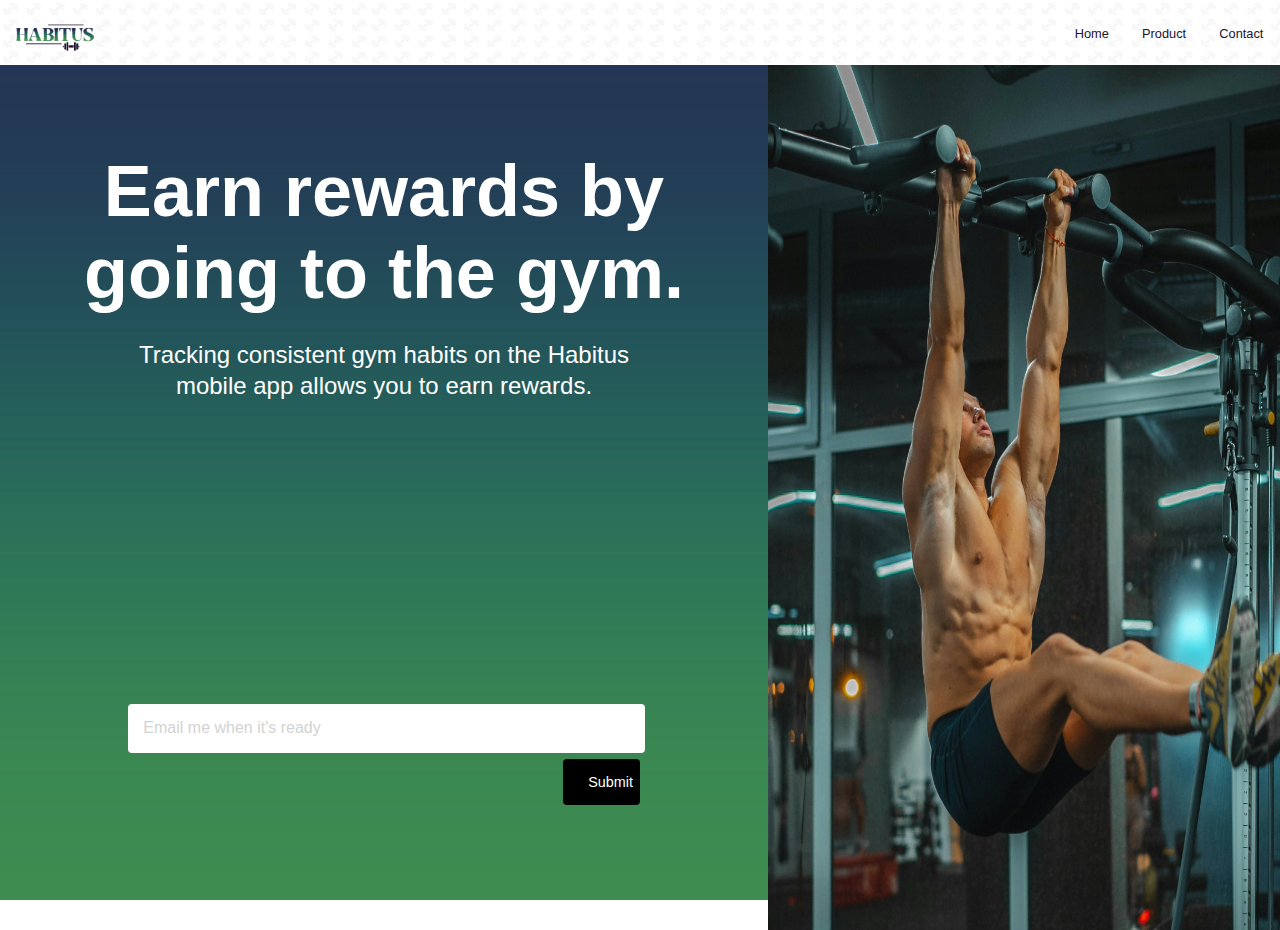
==== commit c47db88a: "removed scaffolding" ====
--- a/index.html
+++ b/index.html
@@ -38,7 +38,7 @@
     </div>
     
     
-    <form id="submissionForm" class="input-container visualise">
+    <form id="submissionForm" class="input-container">
       <input type="email" id="email" class="inputType-email" name="email" placeholder="Email me when it's ready" required>
       <button type="submit horizontal-centre" class="submit-button">Submit</button>
     </form>
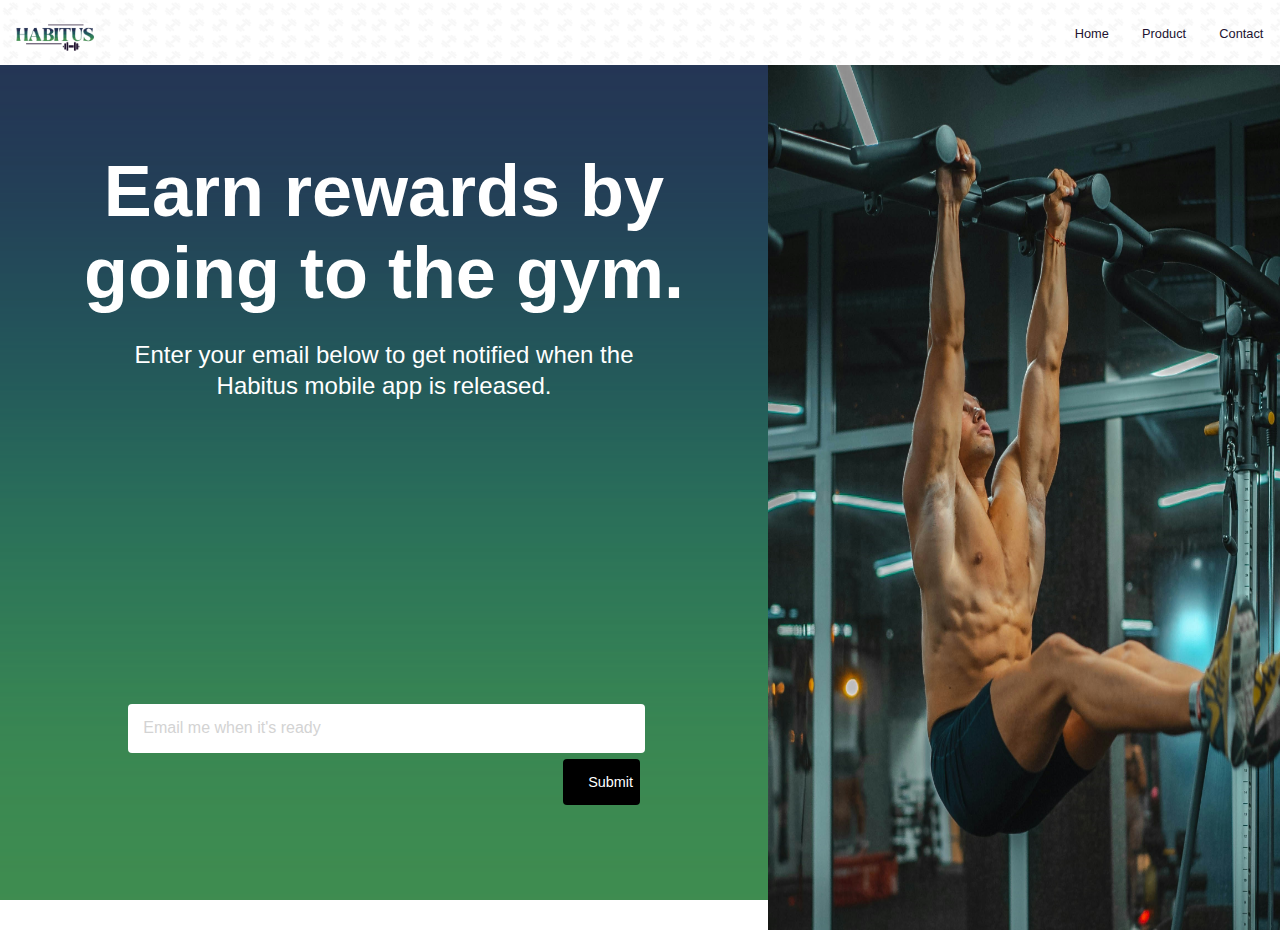
==== commit 86c24ea8: "changed subtitle to prompt user to enter email" ====
--- a/index.html
+++ b/index.html
@@ -34,7 +34,7 @@
 
     <div class="title-container">
       <h1 class="title1">Earn rewards by going to the gym.</h1>
-      <h2 class="title2">Tracking consistent gym habits on the Habitus mobile app allows you to earn rewards.</h2>
+      <h2 class="title2">Enter your email below to get notified when the Habitus mobile app is released.</h2>
     </div>
     
     
--- a/style.css
+++ b/style.css
@@ -28,10 +28,10 @@
 margin: 0;
 padding: 0;
 background-image: url('greenBlurredBackground.png');
-background-size: 100% 100%;
+background-size: 130% 200%;
 background-repeat: no-repeat;
-overflow: hidden;
-position: static;
+/* overflow: hidden; */
+/* position: static; */
 }
 
 a {
@@ -130,6 +130,7 @@
 
 .productMargin {
 padding-top: 8%;
+overflow: auto;
 }
 
 .title3 {
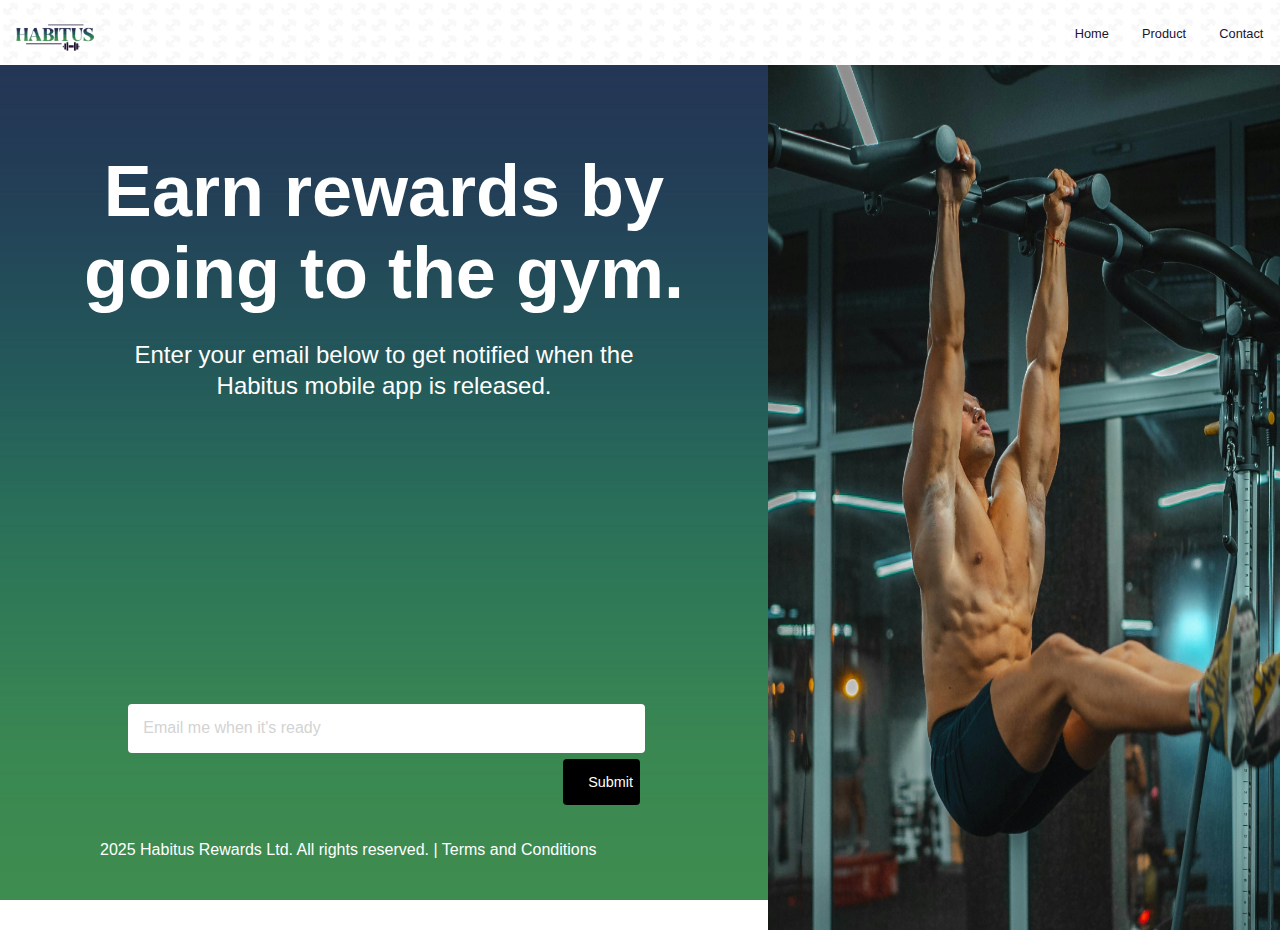
==== commit 298cd623: "Added terms and conditions page" ====
--- a/index.html
+++ b/index.html
@@ -43,6 +43,16 @@
       <button type="submit horizontal-centre" class="submit-button">Submit</button>
     </form>
 
+    <br></br>
+    <br></br>
+
+    <div>
+      <footer>
+        <p><a class="white" href="terms.html">2025 Habitus Rewards Ltd. All rights reserved. | Terms and Conditions</a></p>
+      </footer>
+    </div>
+  
+
     <script src="script.js"></script>
   </body>
 </html>
--- a/style.css
+++ b/style.css
@@ -153,6 +153,9 @@
 text-align: left;
 }
 
+.white {
+  color:#ffffff;
+}
 
 .input-container {
 top: 0;
@@ -293,6 +296,7 @@
 font-family: Arial; 
 margin-right: 150px;
 margin-left: 100px;
+color: white;
 }
 
 .tab {
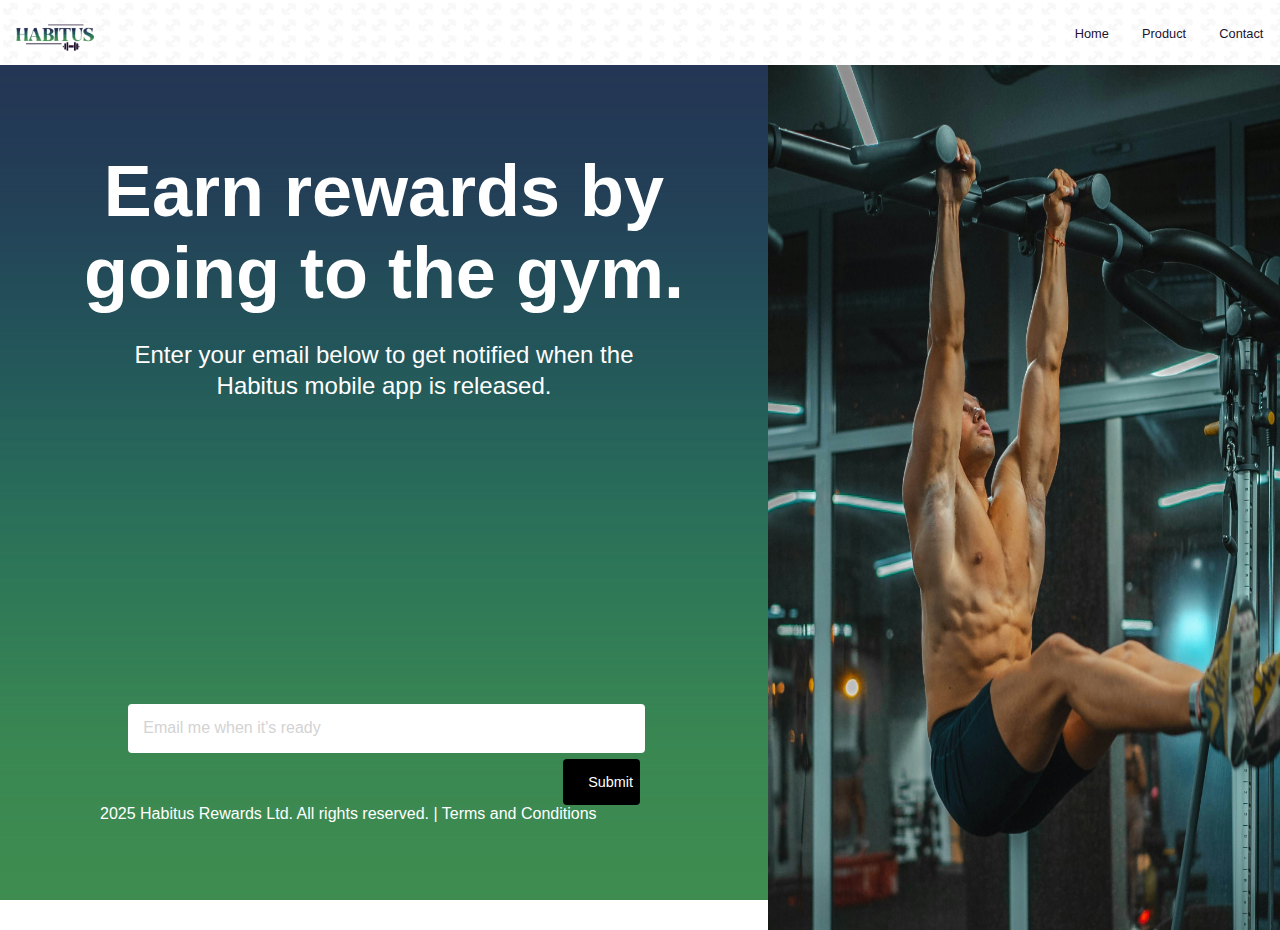
==== commit f3310d2f: "changed position of t&c" ====
--- a/index.html
+++ b/index.html
@@ -44,7 +44,6 @@
     </form>
 
     <br></br>
-    <br></br>
 
     <div>
       <footer>
